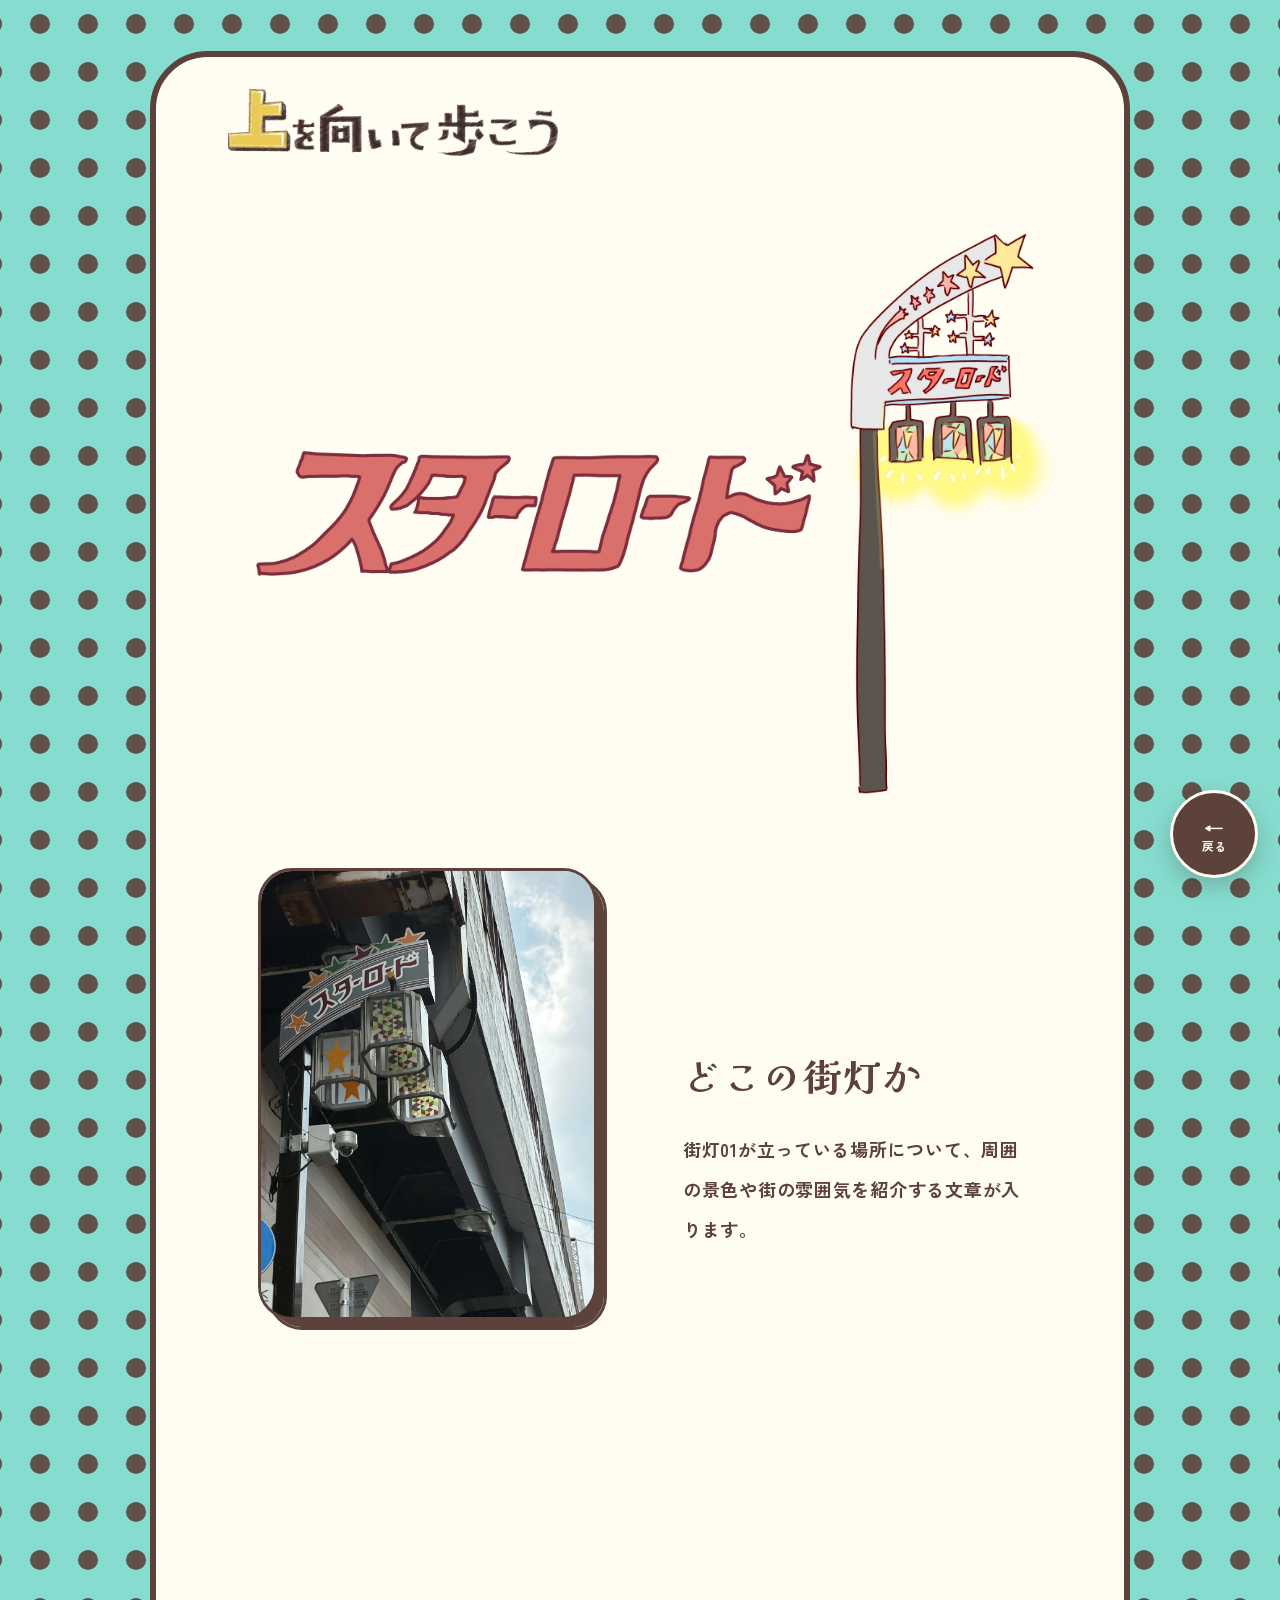
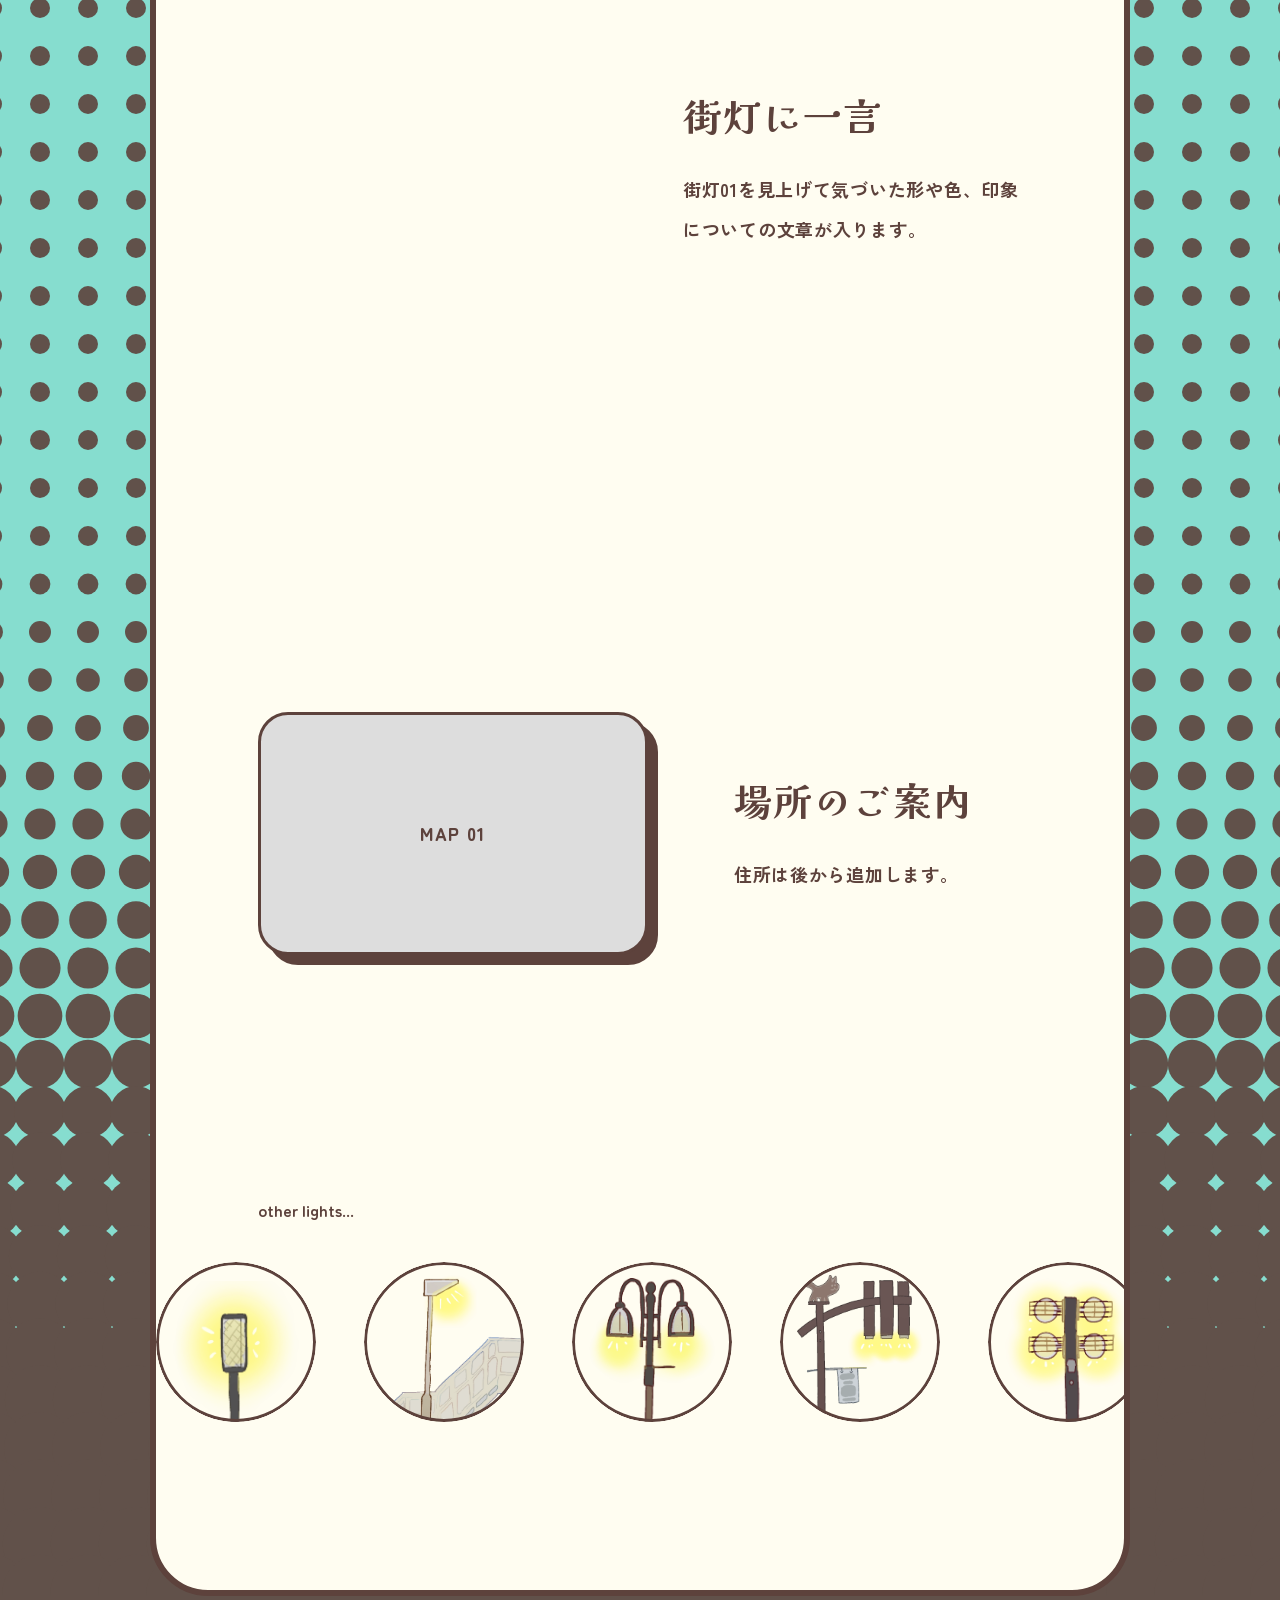
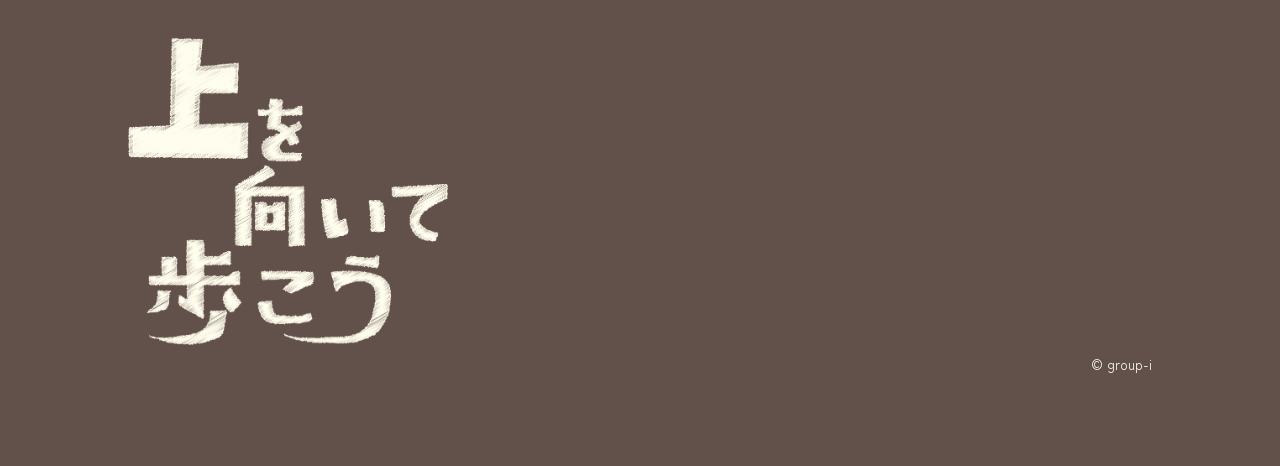
==== docs/detail/streetlight_01/streetlight_01.html @ 9f726544 "Add files via upload" ====
<!doctype html>
<html lang="ja">
  <head>
    <meta charset="UTF-8" />
    <meta name="viewport" content="width=device-width, initial-scale=1" />
    <meta name="description" content="街灯01の詳細ページです。" />
    <title>街灯01 | 上を向いて歩こう</title>
    <link rel="icon" href="../../img/logo/icon-top.webp" />
    <link rel="preconnect" href="https://fonts.googleapis.com" />
    <link rel="preconnect" href="https://fonts.gstatic.com" crossorigin />
    <link href="https://fonts.googleapis.com/css2?family=Zen+Kaku+Gothic+New:wght@500;700;900&amp;family=Zen+Maru+Gothic:wght@500;700;900&amp;display=swap" rel="stylesheet" />
    <link rel="stylesheet" href="../streetlight.css" />
    <script src="../streetlight.js" defer></script>
  </head>
  <body id="detail-top" data-streetlight="1">
    <section class="dot-field">
      <canvas class="halftone" aria-hidden="true"></canvas>
      <main class="detail-card">
        <header class="detail-header">
          <a class="detail-header__home" href="../../index.html" aria-label="トップページへ戻る"><img src="../../img/logo/icon-yoko.webp" alt="上を向いて歩こう" /></a>
        </header>
        <section class="detail-hero" aria-labelledby="streetlight-name">
          <h1 class="detail-hero__title--contained" id="streetlight-name">
            <img src="../../img/logo/logo_01.webp" alt="街灯01" />
          </h1>
          <div class="detail-hero__lamp">
            <img src="../../img/streetlight/streetlight_01/detail-top_01.webp" alt="街灯01のイラスト" />
          </div>
        </section>
        <div class="detail-content">
          <div class="story-sticky">
            <figure class="street-photo">
              <img src="../../img/photo/photo_01.webp" alt="街灯01を見上げた写真" />
            </figure>
            <div class="story-sticky__copy">
              <section class="story story--where" aria-labelledby="where-title">
                <div class="story__text"><h2 id="where-title">どこの街灯か</h2><p>街灯01が立っている場所について、周囲の景色や街の雰囲気を紹介する文章が入ります。</p></div>
              </section>
              <section class="story story--comment" aria-labelledby="comment-title">
                <div class="story__text"><h2 id="comment-title">街灯に一言</h2><p>街灯01を見上げて気づいた形や色、印象についての文章が入ります。</p></div>
              </section>
            </div>
          </div>
          <section class="location" aria-labelledby="location-title">
            <div class="map-frame map-frame--placeholder"><span>MAP 01</span></div>
            <div class="location__text"><h2 id="location-title">場所のご案内</h2><address>住所は後から追加します。</address></div>
          </section>
          <nav class="other-lights" aria-label="ほかの街灯を見る"><p>other lights...</p><div class="other-lights__viewport"><div class="other-lights__track"></div></div></nav>
        </div>
      </main>
    </section>
    <footer class="detail-bottom"><img src="../../img/logo/icon-white.webp" alt="上を向いて歩こう" /><small>© group-i</small></footer>
    <a class="street-return" href="../../index.html?streetlight=1" aria-label="トップページの街灯1の場所へ戻る"><span aria-hidden="true">←</span><span>戻る</span></a>
  </body>
</html>
---- docs/detail/streetlight.css ----
@font-face {
  font-family: "Kaisei Decol";
  src: url("../font/KaiseiDecol-Bold-subset.woff2") format("woff2");
  font-weight: 700;
  font-style: normal;
  font-display: swap;
}

:root {
  --mint: #86ddcf;
  --cream: #fffdf1;
  --brown1: #5d423c;
  --brown2: #61514a;
  --yellow: #e8cd66;
}

* {
  box-sizing: border-box;
}

html {
  scroll-behavior: smooth;
}

body {
  margin: 0;
  color: var(--brown1);
  background: var(--brown2);
  font-family: "Zen Kaku Gothic New", sans-serif;
}

img {
  display: block;
  max-width: 100%;
}

.dot-field {
  position: relative;
  padding: clamp(24px, 4vw, 64px) clamp(16px, 4vw, 64px) 0;
  background: var(--mint);
}

.halftone {
  position: absolute;
  inset: 0;
  display: block;
  width: 100%;
  height: 100%;
  background: var(--mint);
  pointer-events: none;
}

.detail-card {
  position: relative;
  z-index: 1;
  width: min(100%, 980px);
  margin: 0 auto;
  overflow: clip;
  background: var(--cream);
  border: 6px solid var(--brown1);
  border-radius: 58px;
}

.detail-header {
  display: flex;
  min-height: 130px;
  padding: 32px clamp(30px, 6vw, 72px);
  align-items: flex-start;
}

.detail-header__home {
  width: clamp(190px, 30vw, 330px);
}

.detail-hero {
  display: grid;
  min-height: 680px;
  padding: 70px clamp(42px, 8vw, 100px) 100px;
  grid-template-columns: minmax(0, 4fr) minmax(120px, 1fr);
  align-items: center;
  gap: clamp(20px, 5vw, 60px);
}

.detail-hero h1 {
  position: relative;
  margin: 0;
  overflow: hidden;
  aspect-ratio: 2058 / 650;
}

.detail-hero h1 img {
  position: absolute;
  top: -220.3%;
  left: -37.8%;
  width: 175.66%;
  max-width: none;
}

.detail-hero h1.detail-hero__title--contained {
  display: grid;
  min-height: 220px;
  overflow: visible;
  aspect-ratio: auto;
  place-items: center;
}

.detail-hero h1.detail-hero__title--contained img {
  position: static;
  width: 100%;
  height: 220px;
  max-width: 100%;
  object-fit: contain;
}

body[data-streetlight="2"] .detail-hero__title--contained img {
  transform: scale(1.7);
  transform-origin: center;
}

.detail-hero__lamp {
  display: grid;
  overflow: visible;
  width: 100%;
  aspect-ratio: 404 / 1309;
  place-items: center;
}

.detail-hero__lamp img {
  width: 100%;
  height: 100%;
  max-width: 100%;
  object-fit: contain;
  transform: scale(1.5);
  transform-origin: center;
}

.placeholder-title {
  display: grid;
  min-height: 150px;
  padding: 24px;
  place-items: center;
  color: var(--brown1);
  background: #d9d9d9;
  border: 5px solid var(--brown1);
  border-radius: 34px;
  font-family: "Zen Maru Gothic", sans-serif;
  font-size: clamp(28px, 4vw, 54px);
  font-weight: 900;
  letter-spacing: 0.08em;
  text-align: center;
}

.detail-hero__lamp--placeholder {
  display: grid;
  overflow: visible;
  place-items: center;
}

.placeholder-lamp {
  position: relative;
  display: block;
  width: 18px;
  height: 76%;
  background: var(--brown1);
  border-radius: 12px 12px 4px 4px;
}

.placeholder-lamp::before {
  position: absolute;
  top: -24px;
  left: 50%;
  width: 88px;
  height: 62px;
  background:
    radial-gradient(circle at 18px 34px, var(--yellow) 0 14px, var(--brown1) 15px 19px, transparent 20px),
    radial-gradient(circle at 70px 34px, var(--yellow) 0 14px, var(--brown1) 15px 19px, transparent 20px);
  content: "";
  transform: translateX(-50%);
}

.detail-content {
  padding: 0 clamp(44px, 8vw, 110px) 110px;
}

.story-sticky {
  display: grid;
  grid-template-columns: minmax(260px, 1fr) minmax(260px, 1fr);
  align-items: start;
  gap: clamp(42px, 7vw, 86px);
}

.street-photo {
  position: sticky;
  top: calc(50vh - var(--street-photo-half-height, 260px));
  width: min(100%, 390px);
  margin: 0 auto;
  overflow: hidden;
  aspect-ratio: 3 / 4;
  border: 3px solid var(--brown1);
  border-radius: 34px;
  background: #d9d9d9;
  filter: drop-shadow(10px 10px 0 var(--brown1));
}

.street-photo img {
  width: 100%;
  height: 100%;
  object-fit: cover;
}

.street-photo--placeholder,
.map-frame--placeholder {
  display: grid;
  place-items: center;
  color: var(--brown1);
  background: #d9d9d9;
  font-family: "Zen Maru Gothic", sans-serif;
  font-size: 18px;
  font-weight: 900;
  letter-spacing: 0.08em;
}

.story__text {
  width: min(100%, 390px);
  margin: 0 auto;
  text-align: left;
}

.story {
  display: flex;
  align-items: center;
}

.story--where {
  min-height: 560px;
}

.story h2,
.location h2 {
  margin: 0 0 28px;
  font-family: "Kaisei Decol", serif;
  font-size: clamp(25px, 3.1vw, 38px);
  font-weight: 700;
  letter-spacing: 0.05em;
}

.story p,
.location address {
  margin: 0;
  font-size: clamp(15px, 1.8vw, 18px);
  font-style: normal;
  font-weight: 700;
  line-height: 2.2;
  letter-spacing: 0.04em;
}

.story--comment {
  min-height: 680px;
}

.location {
  display: grid;
  min-height: 650px;
  grid-template-columns: minmax(280px, 1.15fr) minmax(240px, 0.85fr);
  align-items: center;
  gap: clamp(42px, 7vw, 86px);
}

.map-frame {
  width: min(100%, 450px);
  margin: 0 auto;
  overflow: hidden;
  aspect-ratio: 16 / 10;
  border: 3px solid var(--brown1);
  border-radius: 30px;
  background: #ddd;
  filter: drop-shadow(10px 10px 0 var(--brown1));
}

.map-frame iframe {
  display: block;
  width: 100%;
  height: 100%;
  border: 0;
}

.location__text {
  width: min(100%, 340px);
  margin: 0 auto;
  text-align: left;
}

.other-lights {
  --other-gap: clamp(18px, 4vw, 48px);
  --other-size: clamp(100px, 16vw, 160px);

  margin-inline: calc(clamp(44px, 8vw, 110px) * -1);
  padding: 40px 0 50px;
  overflow: hidden;
}

.other-lights > p {
  margin: 0 0 clamp(20px, 3vw, 32px);
  padding-inline: clamp(44px, 8vw, 110px);
  font-family: "Zen Maru Gothic", sans-serif;
  font-weight: 700;
}

.other-lights__viewport {
  overflow: hidden;
  padding-block: 8px;
}

.other-lights__track {
  display: flex;
  width: max-content;
  gap: var(--other-gap);
  animation: other-lights-loop 24s linear infinite;
  will-change: transform;
}

.other-lights__set {
  display: flex;
  flex: none;
  gap: var(--other-gap);
}

.other-lights__set a {
  position: relative;
  display: grid;
  flex: 0 0 var(--other-size);
  width: var(--other-size);
  aspect-ratio: 1;
  place-items: center;
  color: var(--brown1);
  overflow: hidden;
  background: var(--cream);
  border: 0;
  border-radius: 50%;
  clip-path: circle(50% at 50% 50%);
  text-decoration: none;
  transition:
    background-color 180ms ease,
    transform 180ms ease;
}

.other-lights__set a::after {
  position: absolute;
  z-index: 2;
  inset: 0;
  border: 3px solid var(--brown1);
  border-radius: 50%;
  content: "";
  pointer-events: none;
}

.other-lights__set img {
  width: 88%;
  height: 90%;
  object-fit: contain;
  object-position: center bottom;
  transform: none;
}

.other-lights__set a[href*="streetlight_01"] img {
  position: relative;
  top: -6%;
  width: 74%;
  height: 74%;
  object-position: center bottom;
  transform: none;
}

.other-lights__set a[href*="streetlight_03"] img {
  position: relative;
  top: 32%;
  transform: scale(1.65);
  transform-origin: center;
}

.other-lights__set a:hover,
.other-lights__set a:focus-visible {
  background: var(--yellow);
  transform: translateY(-5px);
}

@keyframes other-lights-loop {
  to {
    transform: translateX(calc(-50% - var(--other-gap) / 2));
  }
}

.detail-bottom {
  display: flex;
  min-height: 470px;
  padding: 42px clamp(34px, 10vw, 150px) 70px;
  align-items: flex-start;
  justify-content: space-between;
  background: var(--brown2);
}

.detail-bottom img {
  width: clamp(180px, 25vw, 320px);
}

.detail-bottom small {
  align-self: flex-end;
  margin-bottom: 22px;
  color: var(--cream);
}

.street-return {
  position: fixed;
  z-index: 100;
  right: 22px;
  bottom: 22px;
  display: grid;
  width: 88px;
  height: 88px;
  place-content: center;
  color: var(--cream);
  background: var(--brown1);
  border: 3px solid var(--cream);
  border-radius: 50%;
  box-shadow: 0 8px 22px rgba(45, 29, 25, 0.24);
  font-family: "Zen Maru Gothic", sans-serif;
  font-size: 12px;
  font-weight: 700;
  line-height: 1.15;
  text-align: center;
  text-decoration: none;
}

.street-return span {
  display: block;
}

.street-return span:first-child {
  font-size: 20px;
}

@media (prefers-reduced-motion: reduce) {
  html {
    scroll-behavior: auto;
  }

  .other-lights__track {
    animation: none;
  }

  .other-lights__viewport {
    overflow-x: auto;
  }

  .other-lights__set[aria-hidden="true"] {
    display: none;
  }

  .other-lights__set a {
    transition: none;
  }
}
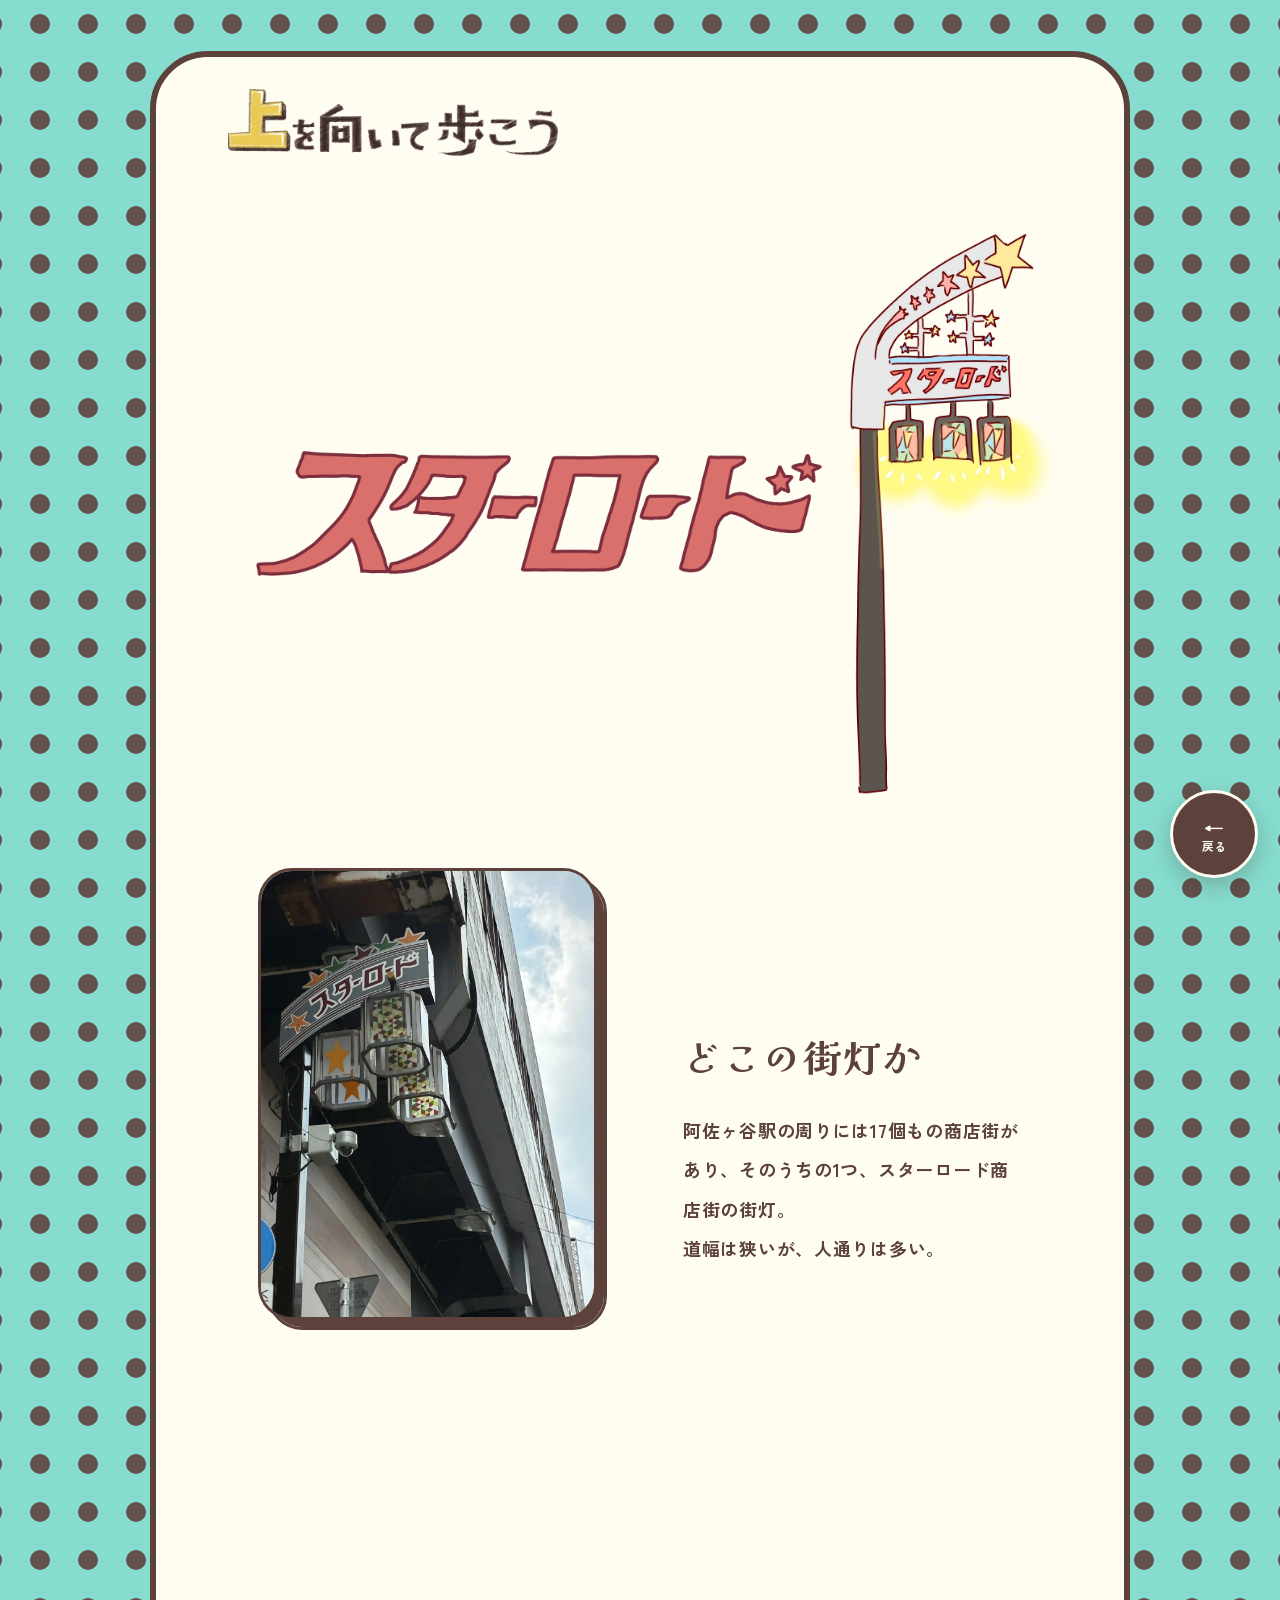
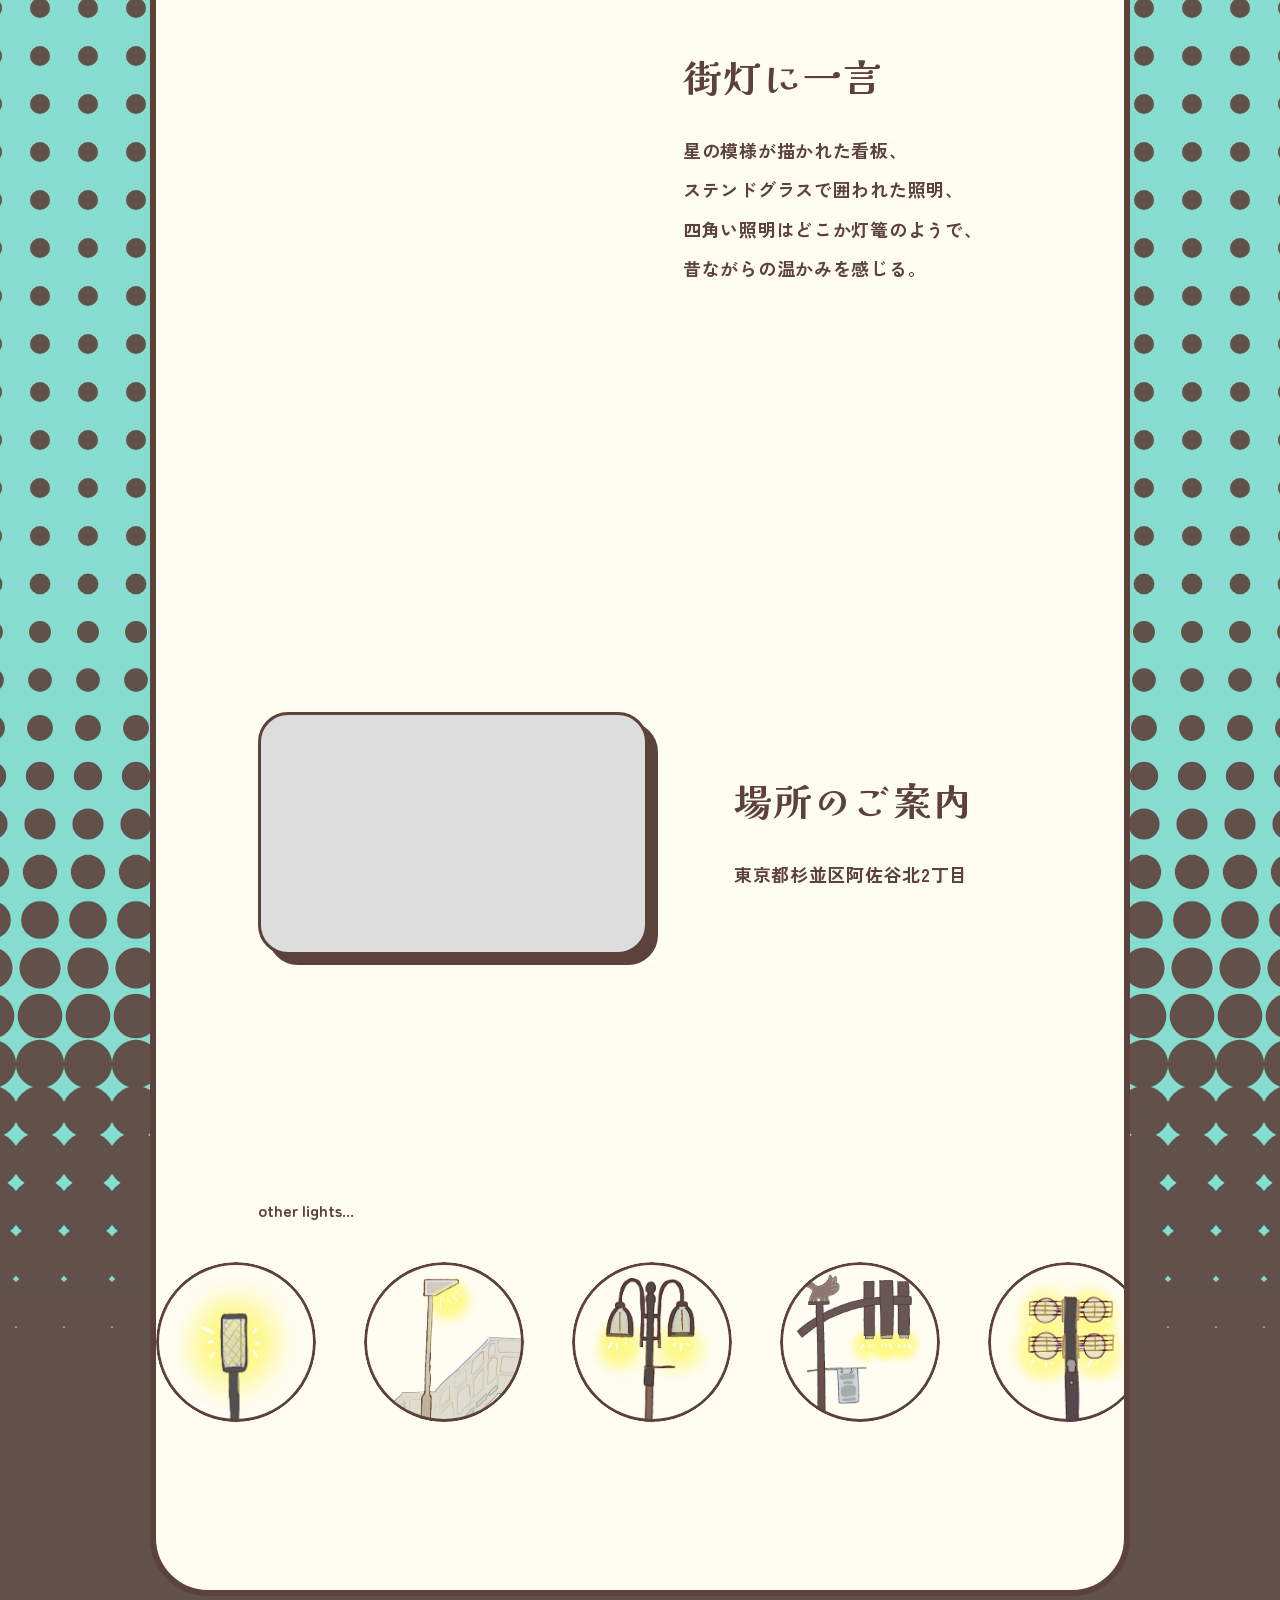
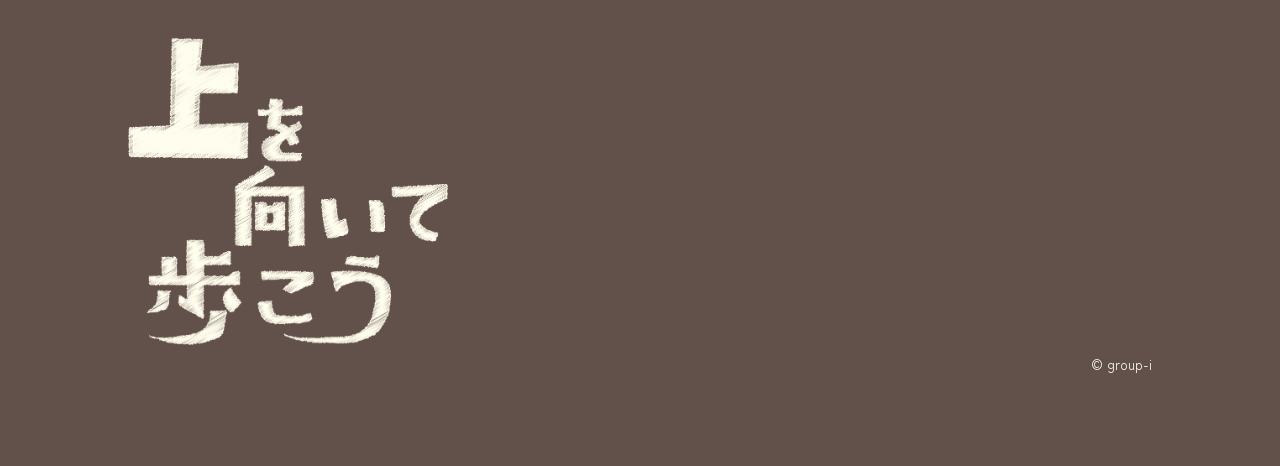
==== commit beef40fa: "Add files via upload" ====
--- a/docs/detail/streetlight_01/streetlight_01.html
+++ b/docs/detail/streetlight_01/streetlight_01.html
@@ -5,7 +5,7 @@
     <meta name="viewport" content="width=device-width, initial-scale=1" />
     <meta name="description" content="街灯01の詳細ページです。" />
     <title>街灯01 | 上を向いて歩こう</title>
-    <link rel="icon" href="../../img/logo/icon-top.webp" />
+    <link rel="icon" href="../../images/logo/icon-top.webp" />
     <link rel="preconnect" href="https://fonts.googleapis.com" />
     <link rel="preconnect" href="https://fonts.gstatic.com" crossorigin />
     <link href="https://fonts.googleapis.com/css2?family=Zen+Kaku+Gothic+New:wght@500;700;900&amp;family=Zen+Maru+Gothic:wght@500;700;900&amp;display=swap" rel="stylesheet" />
@@ -17,39 +17,64 @@
       <canvas class="halftone" aria-hidden="true"></canvas>
       <main class="detail-card">
         <header class="detail-header">
-          <a class="detail-header__home" href="../../index.html" aria-label="トップページへ戻る"><img src="../../img/logo/icon-yoko.webp" alt="上を向いて歩こう" /></a>
+          <a class="detail-header__home" href="../../index.html" aria-label="トップページへ戻る"><img src="../../images/logo/icon-yoko.webp" alt="上を向いて歩こう" /></a>
         </header>
         <section class="detail-hero" aria-labelledby="streetlight-name">
           <h1 class="detail-hero__title--contained" id="streetlight-name">
-            <img src="../../img/logo/logo_01.webp" alt="街灯01" />
+            <img src="../../images/logo/logo_01.webp" alt="街灯01" />
           </h1>
           <div class="detail-hero__lamp">
-            <img src="../../img/streetlight/streetlight_01/detail-top_01.webp" alt="街灯01のイラスト" />
+            <img src="../../images/streetlight/streetlight_01/detail-top_01.webp" alt="街灯01のイラスト" />
           </div>
         </section>
         <div class="detail-content">
           <div class="story-sticky">
             <figure class="street-photo">
-              <img src="../../img/photo/photo_01.webp" alt="街灯01を見上げた写真" />
+              <img src="../../images/photo/photo_01.webp" alt="街灯01を見上げた写真" />
             </figure>
             <div class="story-sticky__copy">
               <section class="story story--where" aria-labelledby="where-title">
-                <div class="story__text"><h2 id="where-title">どこの街灯か</h2><p>街灯01が立っている場所について、周囲の景色や街の雰囲気を紹介する文章が入ります。</p></div>
+                <div class="story__text">
+                  <h2 id="where-title">どこの街灯か</h2>
+                  <p>
+                    阿佐ヶ谷駅の周りには17個もの商店街があり、そのうちの1つ、スターロード商店街の街灯。<br />
+                    道幅は狭いが、人通りは多い。
+                  </p>
+                </div>
               </section>
               <section class="story story--comment" aria-labelledby="comment-title">
-                <div class="story__text"><h2 id="comment-title">街灯に一言</h2><p>街灯01を見上げて気づいた形や色、印象についての文章が入ります。</p></div>
+                <div class="story__text">
+                  <h2 id="comment-title">街灯に一言</h2>
+                  <p>
+                    星の模様が描かれた看板、<br />
+                    ステンドグラスで囲われた照明、<br />
+                    四角い照明はどこか灯篭のようで、<br />
+                    昔ながらの温かみを感じる。
+                  </p>
+                </div>
               </section>
             </div>
           </div>
           <section class="location" aria-labelledby="location-title">
-            <div class="map-frame map-frame--placeholder"><span>MAP 01</span></div>
-            <div class="location__text"><h2 id="location-title">場所のご案内</h2><address>住所は後から追加します。</address></div>
+            <div class="map-frame" id="map01">
+              <iframe
+                title="東京都杉並区阿佐谷北2丁目のGoogleマップ"
+                src="https://www.google.com/maps?q=%E6%9D%B1%E4%BA%AC%E9%83%BD%E6%9D%89%E4%B8%A6%E5%8C%BA%E9%98%BF%E4%BD%90%E8%B0%B7%E5%8C%972%E4%B8%81%E7%9B%AE&amp;output=embed"
+                loading="lazy"
+                referrerpolicy="no-referrer-when-downgrade"
+                allowfullscreen
+              ></iframe>
+            </div>
+            <div class="location__text">
+              <h2 id="location-title">場所のご案内</h2>
+              <address>東京都杉並区阿佐谷北2丁目</address>
+            </div>
           </section>
           <nav class="other-lights" aria-label="ほかの街灯を見る"><p>other lights...</p><div class="other-lights__viewport"><div class="other-lights__track"></div></div></nav>
         </div>
       </main>
     </section>
-    <footer class="detail-bottom"><img src="../../img/logo/icon-white.webp" alt="上を向いて歩こう" /><small>© group-i</small></footer>
+    <footer class="detail-bottom"><img src="../../images/logo/icon-white.webp" alt="上を向いて歩こう" /><small>© group-i</small></footer>
     <a class="street-return" href="../../index.html?streetlight=1" aria-label="トップページの街灯1の場所へ戻る"><span aria-hidden="true">←</span><span>戻る</span></a>
   </body>
 </html>
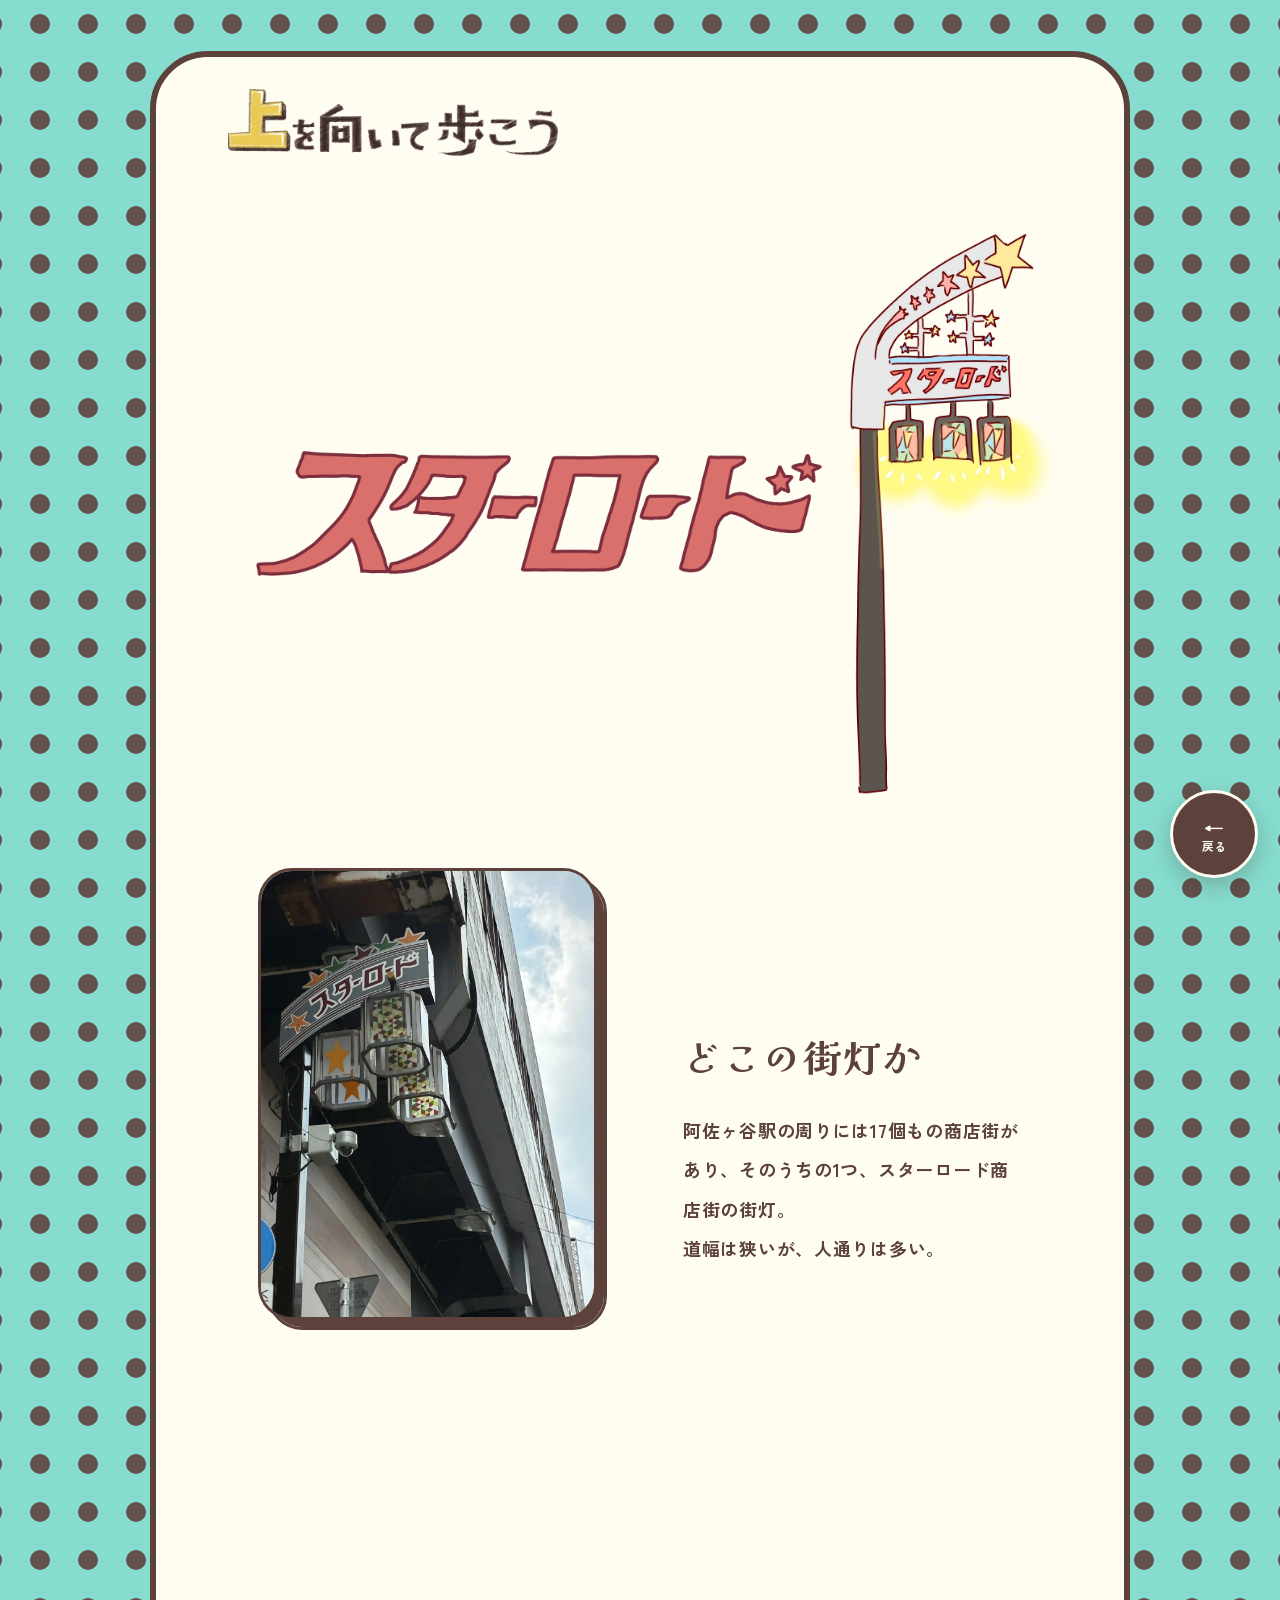
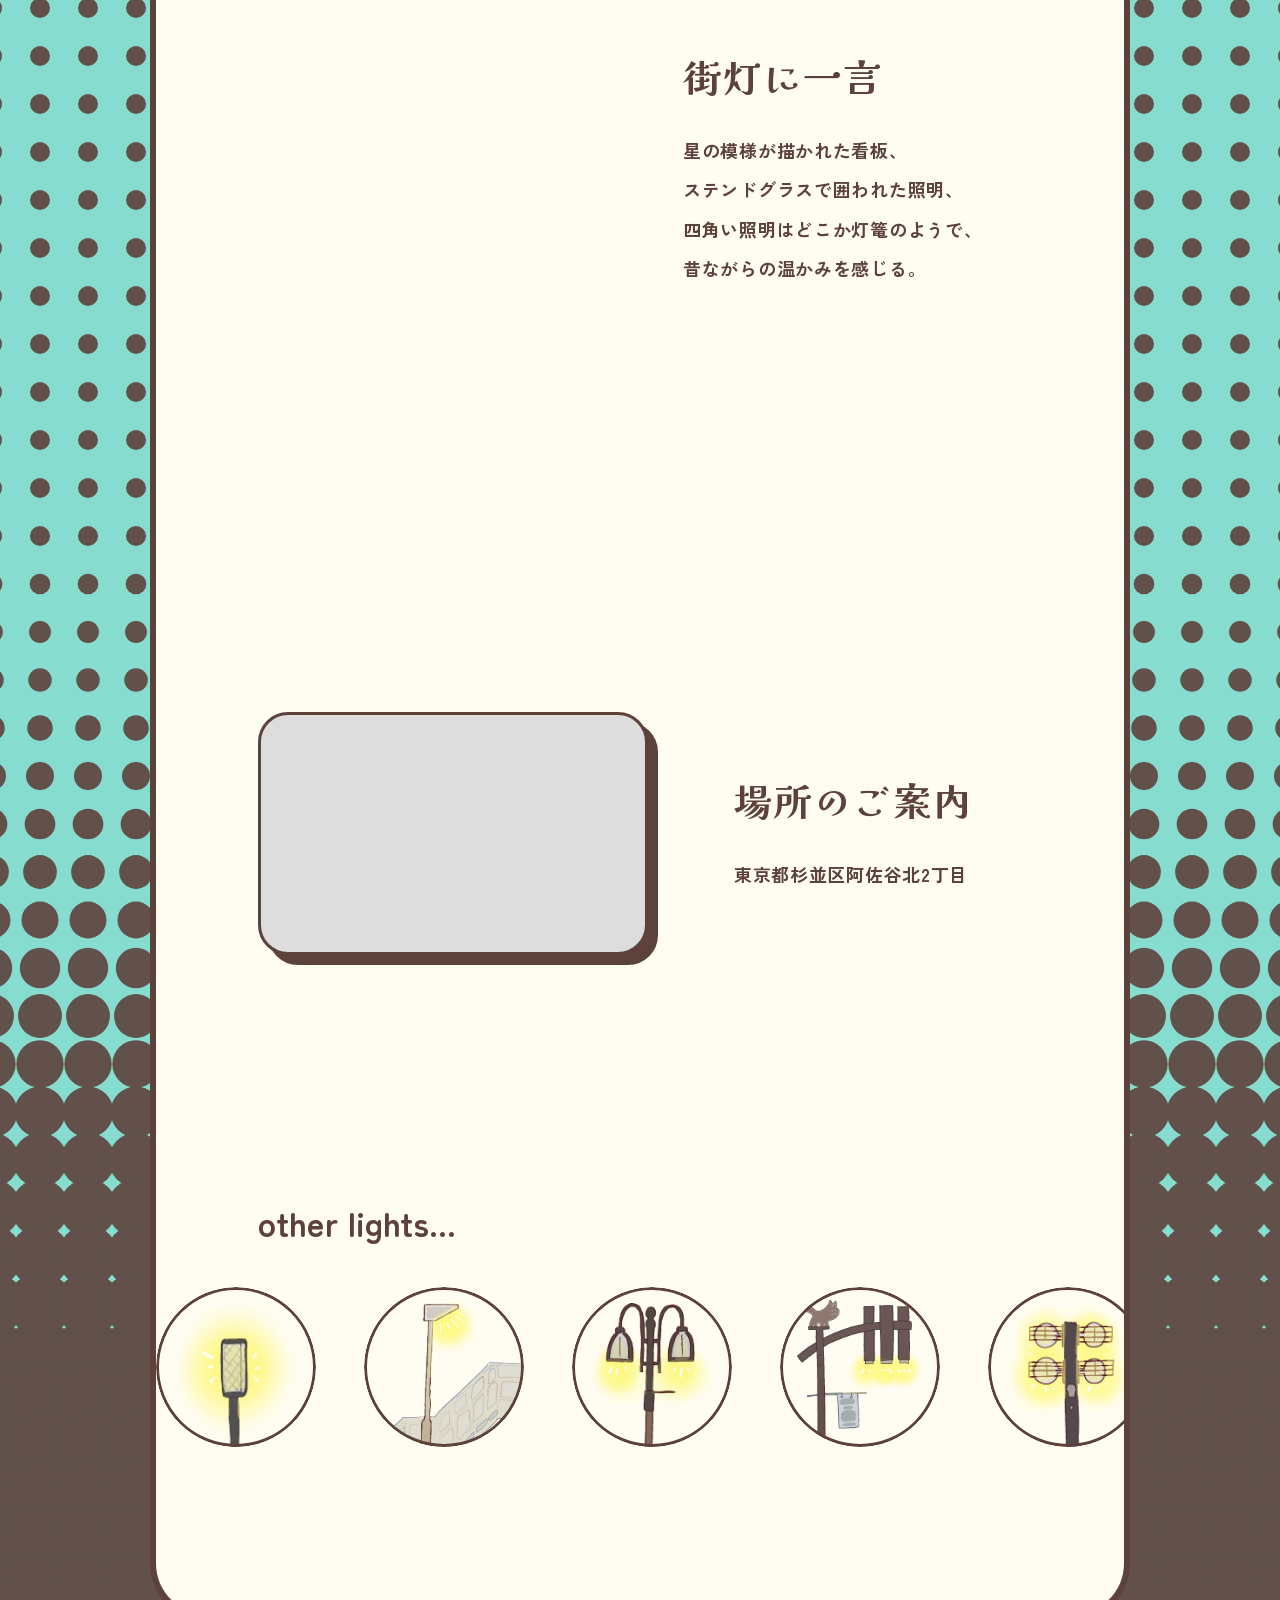
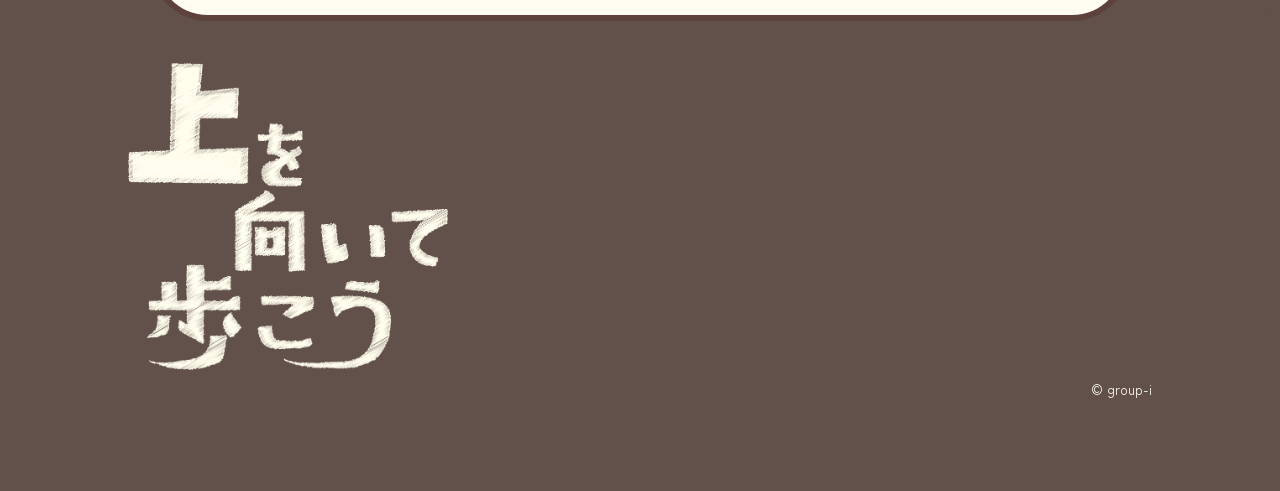
==== commit ad3c1c25: "Add files via upload" ====
--- a/docs/detail/streetlight_01/streetlight_01.html
+++ b/docs/detail/streetlight_01/streetlight_01.html
@@ -12,7 +12,7 @@
     <link rel="stylesheet" href="../streetlight.css" />
     <script src="../streetlight.js" defer></script>
   </head>
-  <body id="detail-top" data-streetlight="1">
+  <body id="detail-top" class="detail-is-loading" data-streetlight="1" aria-busy="true">
     <section class="dot-field">
       <canvas class="halftone" aria-hidden="true"></canvas>
       <main class="detail-card">
@@ -74,7 +74,7 @@
         </div>
       </main>
     </section>
-    <footer class="detail-bottom"><img src="../../images/logo/icon-white.webp" alt="上を向いて歩こう" /><small>© group-i</small></footer>
+    <footer class="detail-bottom"><a class="detail-bottom__home" href="../../index.html" aria-label="トップページへ戻る"><img src="../../images/logo/icon-white.webp" alt="上を向いて歩こう" /></a><small>© group-i</small></footer>
     <a class="street-return" href="../../index.html?streetlight=1" aria-label="トップページの街灯1の場所へ戻る"><span aria-hidden="true">←</span><span>戻る</span></a>
   </body>
 </html>
--- a/docs/detail/streetlight.css
+++ b/docs/detail/streetlight.css
@@ -27,6 +27,55 @@
   color: var(--brown1);
   background: var(--brown2);
   font-family: "Zen Kaku Gothic New", sans-serif;
+}
+
+body.detail-is-loading {
+  overflow: hidden;
+}
+
+body::before,
+body::after {
+  position: fixed;
+  visibility: hidden;
+  opacity: 0;
+  transition:
+    opacity 0.35s ease,
+    visibility 0.35s ease;
+}
+
+body::before {
+  z-index: 10000;
+  inset: 0;
+  background-color: var(--mint);
+  background-image:
+    url("../images/logo/icon-top.webp"),
+    url("../images/walking/walking_front/walking_front_01.webp");
+  background-repeat: no-repeat;
+  background-position:
+    left 32px top 28px,
+    right 190px bottom 0;
+  background-size:
+    clamp(150px, 16vw, 210px) auto,
+    clamp(130px, 16vw, 190px) auto;
+  content: "";
+}
+
+body::after {
+  z-index: 10001;
+  right: clamp(28px, 4vw, 64px);
+  bottom: clamp(34px, 6vh, 64px);
+  color: var(--brown1);
+  content: "読み込み中…";
+  font-family: "Zen Kaku Gothic New", sans-serif;
+  font-size: clamp(18px, 2vw, 28px);
+  font-weight: 900;
+  letter-spacing: 0.05em;
+}
+
+body.detail-is-loading::before,
+body.detail-is-loading::after {
+  visibility: visible;
+  opacity: 1;
 }
 
 img {
@@ -254,6 +303,12 @@
   letter-spacing: 0.04em;
 }
 
+.story a {
+  color: inherit;
+  text-decoration-color: currentColor;
+  text-underline-offset: 0.18em;
+}
+
 .story--comment {
   min-height: 680px;
 }
@@ -303,6 +358,7 @@
   margin: 0 0 clamp(20px, 3vw, 32px);
   padding-inline: clamp(44px, 8vw, 110px);
   font-family: "Zen Maru Gothic", sans-serif;
+  font-size: clamp(24px, 3vw, 34px);
   font-weight: 700;
 }
 
@@ -330,6 +386,7 @@
   display: grid;
   flex: 0 0 var(--other-size);
   width: var(--other-size);
+  height: var(--other-size);
   aspect-ratio: 1;
   place-items: center;
   color: var(--brown1);
@@ -399,8 +456,24 @@
   background: var(--brown2);
 }
 
-.detail-bottom img {
+.detail-bottom__home {
+  display: block;
   width: clamp(180px, 25vw, 320px);
+  transition: opacity 180ms ease;
+}
+
+.detail-bottom__home:hover,
+.detail-bottom__home:focus-visible {
+  opacity: 0.72;
+}
+
+.detail-bottom__home:focus-visible {
+  outline: 3px solid var(--cream);
+  outline-offset: 8px;
+}
+
+.detail-bottom__home img {
+  width: 100%;
 }
 
 .detail-bottom small {
